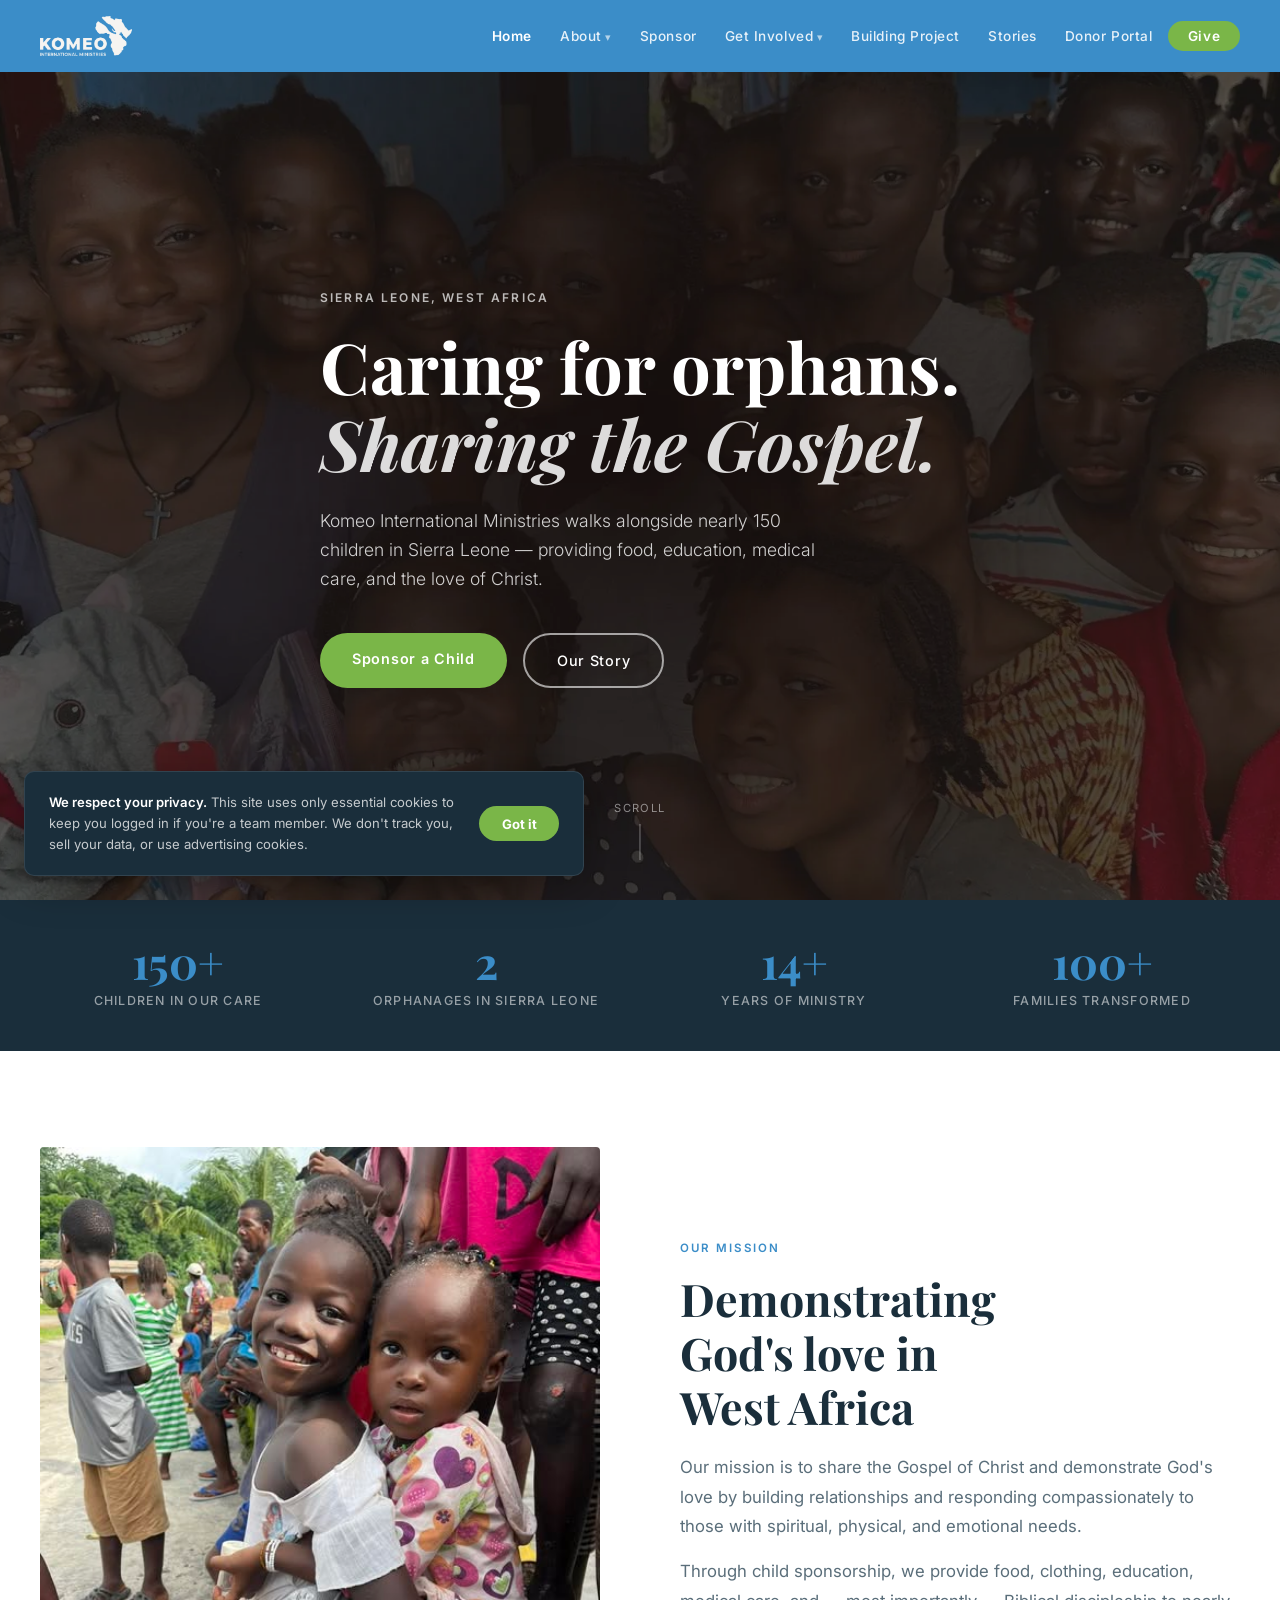
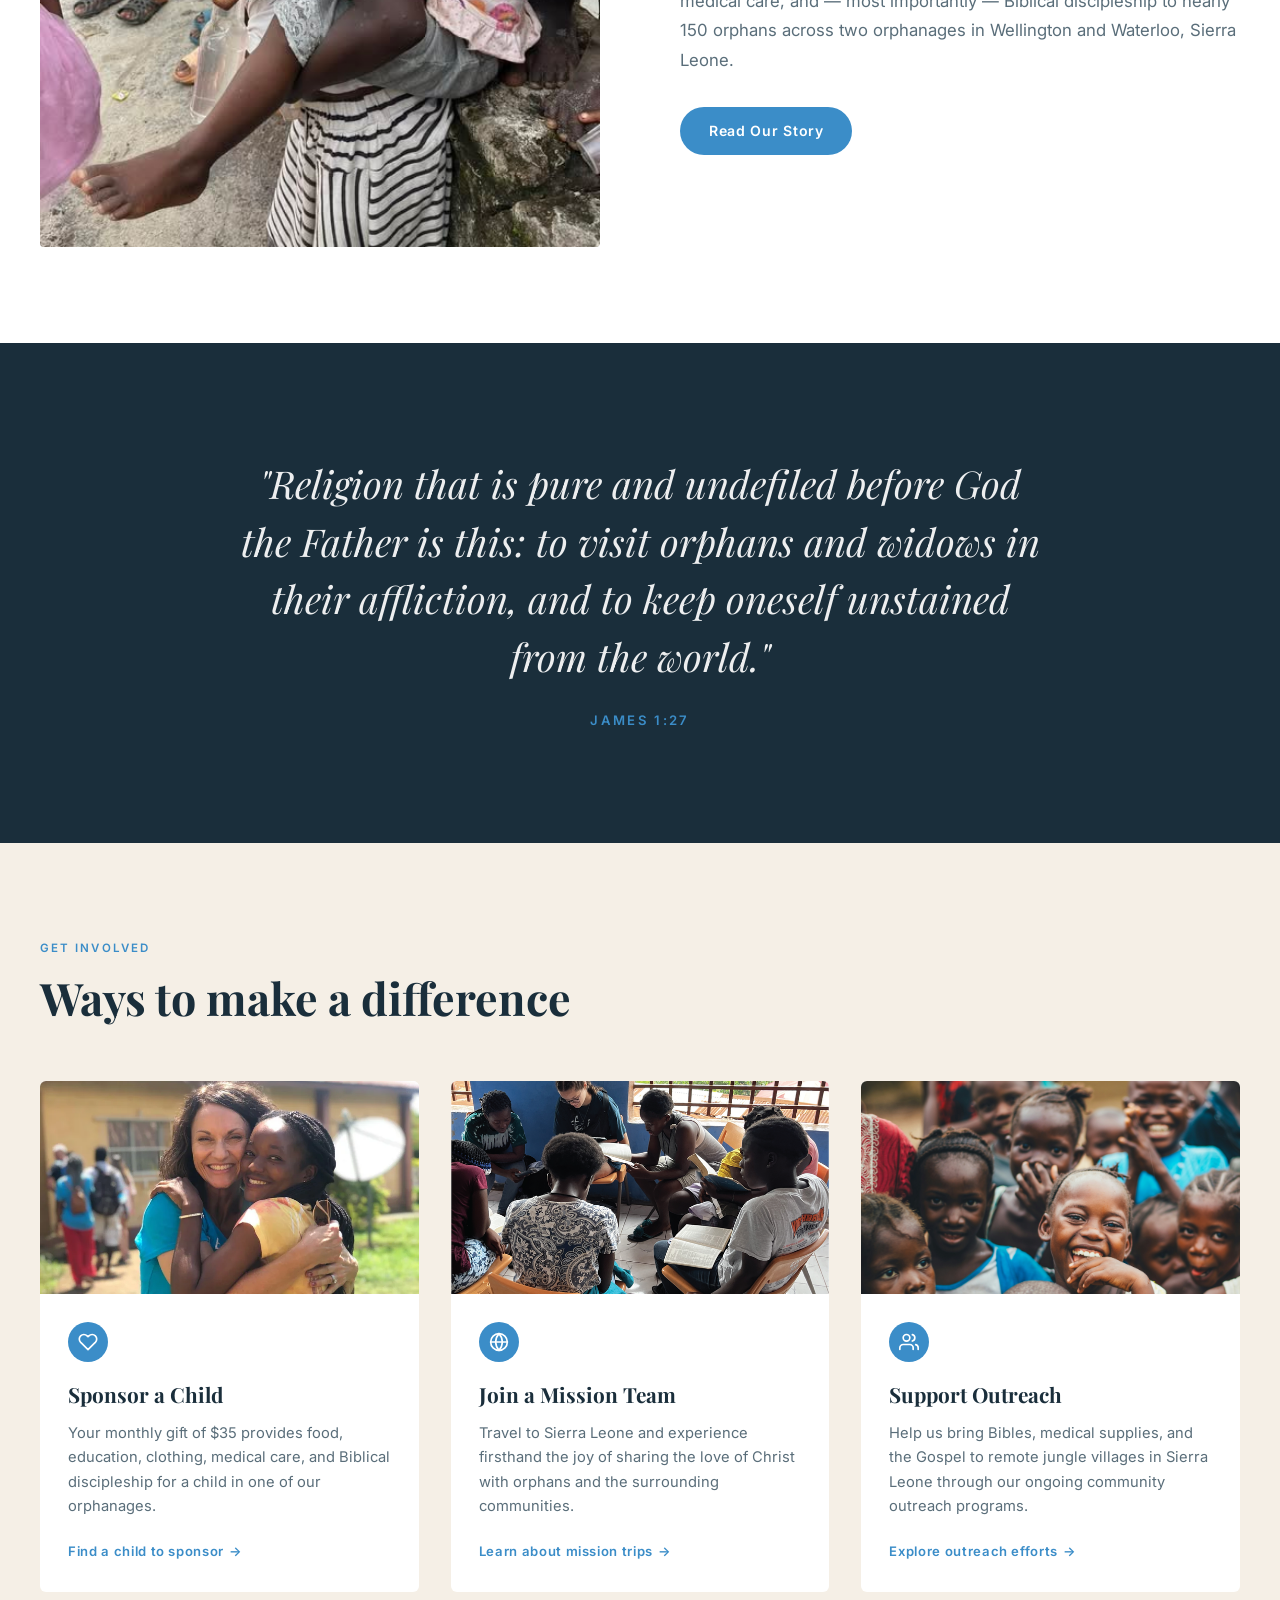
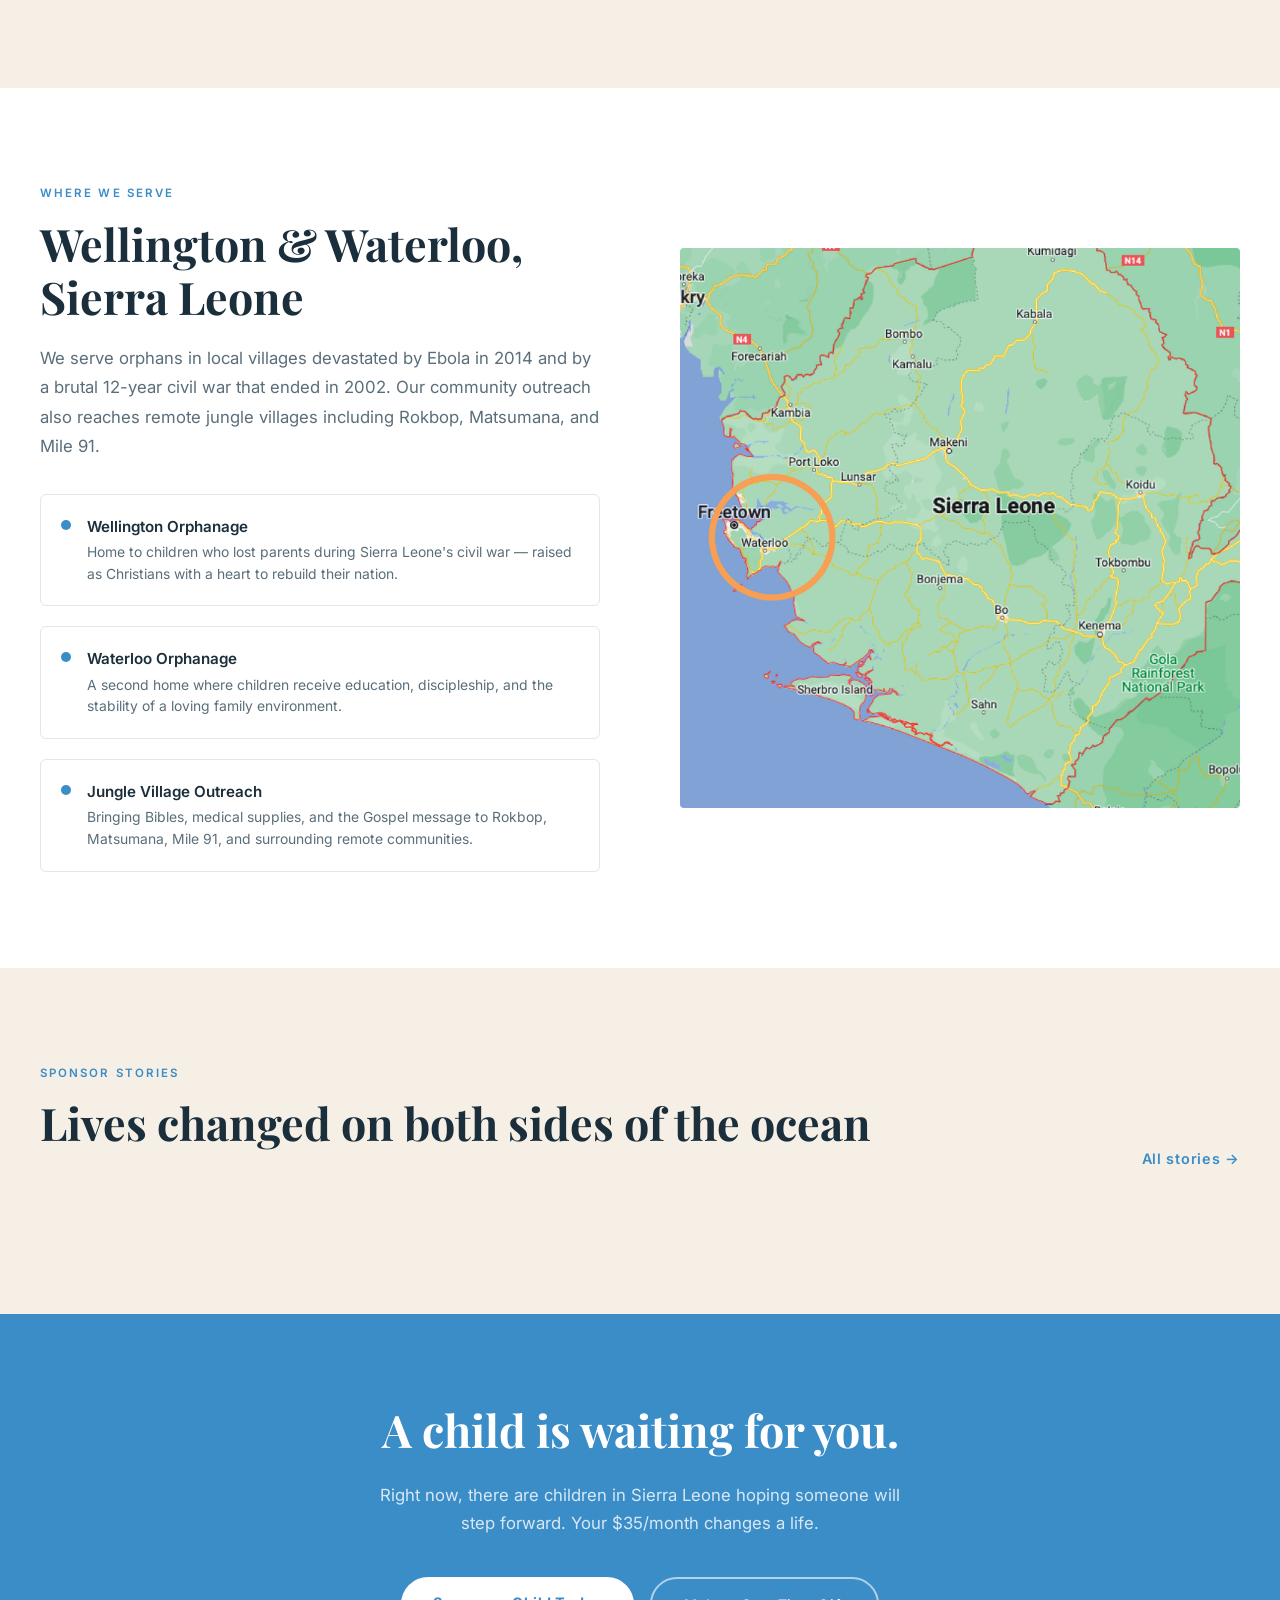
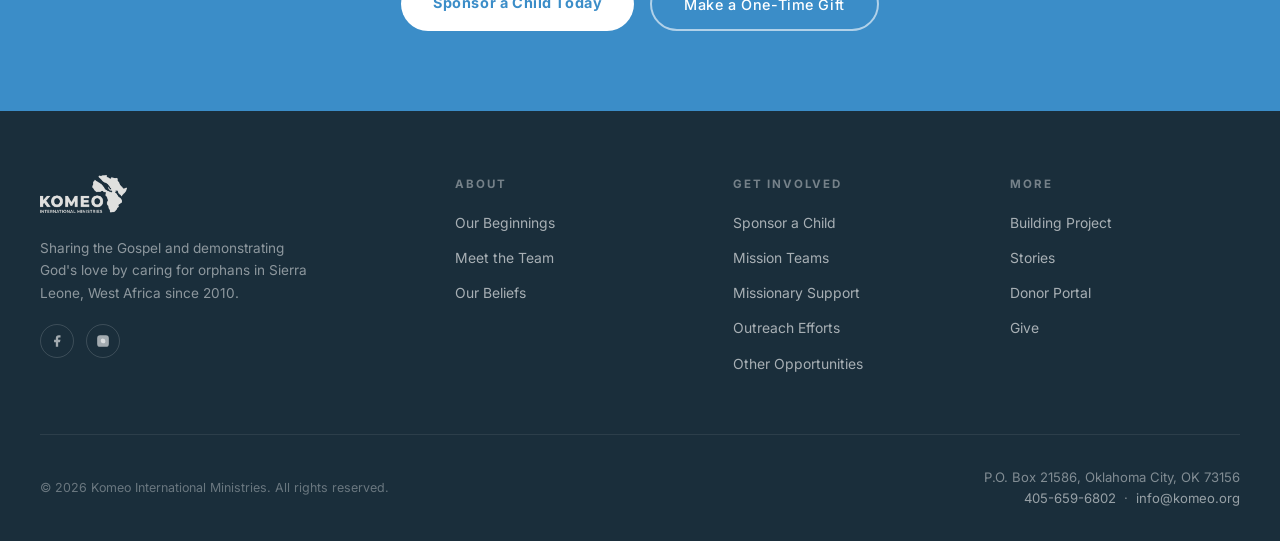
==== index.html @ 0fa6c19c "Update index.html" ====
<!DOCTYPE html>
<html lang="en">
<head>
  <meta charset="UTF-8" />
  <meta name="viewport" content="width=device-width, initial-scale=1.0" />
  <title>Komeo International Ministries</title>
  <meta property="og:image" content="https://komeo.org/images/banner+photo+8.19.23+cropped+2.webp" />
  <meta property="og:image:width" content="1200" />
  <meta property="og:image:height" content="630" />
  <meta property="og:site_name" content="Komeo International Ministries" />
  <meta property="og:type" content="website" />
  <meta name="twitter:card" content="summary_large_image" />
  <meta name="twitter:image" content="https://komeo.org/images/banner+photo+8.19.23+cropped+2.webp" />
  <meta name="description" content="Sharing the Gospel and caring for orphans in Sierra Leone, West Africa through child sponsorship, mission teams, and community outreach." />

  <!-- Fonts -->
  <link rel="preconnect" href="https://fonts.googleapis.com" />
  <link rel="preconnect" href="https://fonts.gstatic.com" crossorigin />
  <link href="https://fonts.googleapis.com/css2?family=Playfair+Display:ital,wght@0,400;0,600;0,700;1,400;1,600&family=Inter:wght@300;400;500;600&display=swap" rel="stylesheet" />
  <link rel="stylesheet" href="/komeo.css" />

  <style>
    *, *::before, *::after { box-sizing: border-box; margin: 0; padding: 0; }

    :root {
      --sky:   #3B8DC8;
      --sky-dark: #2A6FA0;
      --deep:  #1A2E3B;
      --sand:  #F5EFE6;
      --earth: #8B6F4E;
      --lime:  #7AB648;
      --lime-dark: #5E9234;
      --white: #ffffff;
      --text:  #1A2E3B;
      --muted: #5A6E7A;
      --border: rgba(26,46,59,0.12);
      --nav-h: 72px;
    }

    html { scroll-behavior: smooth; }

    body {
      font-family: 'Inter', sans-serif;
      color: var(--text);
      background: var(--white);
      line-height: 1.6;
      -webkit-font-smoothing: antialiased;
    }

    /* ── NAV ── */
    nav {
      position: fixed;
      top: 0; left: 0; right: 0;
      height: var(--nav-h);
      background: var(--sky);
      display: flex;
      align-items: center;
      justify-content: space-between;
      padding: 0 2.5rem;
      z-index: 100;
      transition: background 0.3s;
    }

    nav.scrolled {
      background: var(--deep);
      box-shadow: 0 2px 20px rgba(0,0,0,0.2);
    }

    .nav-logo {
      display: flex;
      align-items: center;
      gap: 0.6rem;
      text-decoration: none;
    }

    .nav-logo img {
      height: 40px;
      width: auto;
    }

    .nav-links {
      display: flex;
      align-items: center;
      gap: 0.25rem;
      list-style: none;
    }

    .nav-links a {
      color: rgba(255,255,255,0.88);
      text-decoration: none;
      font-size: 0.85rem;
      font-weight: 500;
      letter-spacing: 0.04em;
      padding: 0.4rem 0.75rem;
      border-radius: 4px;
      transition: color 0.2s, background 0.2s;
      white-space: nowrap;
    }

    .nav-links a:hover { color: #fff; background: rgba(255,255,255,0.1); }

    /* Dropdown */
    .nav-dropdown {
      position: relative;
    }

    .nav-dropdown > a::after {
      content: ' ▾';
      font-size: 0.7rem;
      opacity: 0.7;
    }

    .dropdown-menu {
      display: none;
      position: absolute;
      top: 100%;
      left: 0;
      background: var(--deep);
      border-radius: 6px;
      overflow: hidden;
      min-width: 180px;
      box-shadow: 0 8px 32px rgba(0,0,0,0.22);
      padding-top: 10px;
    }
    /* Invisible bridge fills the gap so mouse doesn't lose hover */
    .nav-dropdown::after {
      content: '';
      position: absolute;
      top: 100%;
      left: 0;
      width: 100%;
      height: 10px;
    }

    .nav-dropdown:hover .dropdown-menu { display: block; }

    .dropdown-menu a {
      display: block;
      color: rgba(255,255,255,0.85) !important;
      font-size: 0.82rem !important;
      padding: 0.6rem 1rem !important;
      border-radius: 0 !important;
      border-bottom: 1px solid rgba(255,255,255,0.06);
    }

    .dropdown-menu a:last-child { border-bottom: none; }
    .dropdown-menu a:hover { background: rgba(255,255,255,0.08) !important; color: #fff !important; }

    .nav-give {
      background: var(--lime) !important;
      color: #fff !important;
      padding: 0.45rem 1.2rem !important;
      border-radius: 40px !important;
      font-weight: 600 !important;
      letter-spacing: 0.06em !important;
      transition: background 0.2s !important;
    }

    .nav-give:hover { background: var(--lime-dark) !important; }

    /* Mobile nav toggle */
    .nav-toggle {
      display: none;
      background: none;
      border: none;
      cursor: pointer;
      padding: 0.4rem;
    }

    .nav-toggle span {
      display: block;
      width: 24px;
      height: 2px;
      background: #fff;
      margin: 5px 0;
      border-radius: 2px;
      transition: all 0.3s;
    }

    /* ── HERO ── */
    .hero {
      position: relative;
      height: 100vh;
      min-height: 640px;
      display: flex;
      align-items: center;
      overflow: hidden;
    }

    .hero-bg {
      position: absolute;
      inset: 0;
      background-image: url('images/banner+photo+8.19.23+cropped+2.webp');
      background-size: cover;
      background-position: center top;
      filter: brightness(0.55);
    }

    .hero-content {
      position: relative;
      z-index: 2;
      max-width: 1200px;
      margin: 0 auto;
      padding: 0 2.5rem;
      padding-top: var(--nav-h);
    }



    .hero-eyebrow {
      display: inline-block;
      font-size: 0.75rem;
      font-weight: 600;
      letter-spacing: 0.18em;
      text-transform: uppercase;
      color: rgba(255,255,255,0.7);
      margin-bottom: 1.25rem;
    }

    .hero h1 {
      font-family: 'Playfair Display', serif;
      font-size: clamp(2.6rem, 5.5vw, 4.8rem);
      font-weight: 700;
      color: #fff;
      line-height: 1.1;
      max-width: 700px;
      margin-bottom: 1.5rem;
    }

    .hero h1 em {
      font-style: italic;
      color: rgba(255,255,255,0.85);
    }

    .hero-sub {
      font-size: 1.1rem;
      color: rgba(255,255,255,0.8);
      max-width: 520px;
      line-height: 1.65;
      margin-bottom: 2.5rem;
      font-weight: 300;
    }

    .hero-ctas {
      display: flex;
      gap: 1rem;
      flex-wrap: wrap;
    }

    .btn-primary {
      display: inline-block;
      background: var(--lime);
      color: #fff;
      text-decoration: none;
      font-size: 0.9rem;
      font-weight: 600;
      letter-spacing: 0.05em;
      padding: 0.85rem 2rem;
      border-radius: 40px;
      transition: background 0.2s, transform 0.15s;
    }

    .btn-primary:hover { background: var(--lime-dark); transform: translateY(-1px); }

    .btn-outline {
      display: inline-block;
      border: 2px solid rgba(255,255,255,0.6);
      color: #fff;
      text-decoration: none;
      font-size: 0.9rem;
      font-weight: 500;
      letter-spacing: 0.05em;
      padding: 0.85rem 2rem;
      border-radius: 40px;
      transition: border-color 0.2s, background 0.2s;
    }

    .btn-outline:hover { border-color: #fff; background: rgba(255,255,255,0.08); }

    .hero-scroll {
      position: absolute;
      bottom: 2.5rem;
      left: 50%;
      transform: translateX(-50%);
      display: flex;
      flex-direction: column;
      align-items: center;
      gap: 0.4rem;
      color: rgba(255,255,255,0.5);
      font-size: 0.7rem;
      letter-spacing: 0.12em;
      text-transform: uppercase;
      z-index: 1;
      animation: bounce 2s infinite;
    }

    .hero-scroll::after {
      content: '';
      display: block;
      width: 1px;
      height: 36px;
      background: rgba(255,255,255,0.4);
    }

    @keyframes bounce {
      0%, 100% { transform: translateX(-50%) translateY(0); }
      50% { transform: translateX(-50%) translateY(6px); }
    }

    /* ── STATS BAR ── */
    .stats-bar {
      background: var(--deep);
      padding: 2.5rem;
    }

    .stats-inner {
      max-width: 1200px;
      margin: 0 auto;
      display: grid;
      grid-template-columns: repeat(auto-fit, minmax(160px, 1fr));
      gap: 2rem;
      text-align: center;
    }

    .stat-num {
      font-family: 'Playfair Display', serif;
      font-size: 2.8rem;
      font-weight: 700;
      color: var(--sky);
      line-height: 1;
    }

    .stat-label {
      font-size: 0.78rem;
      font-weight: 500;
      letter-spacing: 0.1em;
      text-transform: uppercase;
      color: rgba(255,255,255,0.55);
      margin-top: 0.4rem;
    }

    /* ── SECTION BASE ── */
    section { padding: 6rem 2.5rem; }

    .section-inner {
      max-width: 1200px;
      margin: 0 auto;
    }

    .eyebrow {
      font-size: 0.72rem;
      font-weight: 600;
      letter-spacing: 0.18em;
      text-transform: uppercase;
      color: var(--sky);
      margin-bottom: 0.9rem;
    }

    .section-title {
      font-family: 'Playfair Display', serif;
      font-size: clamp(1.9rem, 3.5vw, 2.9rem);
      font-weight: 700;
      line-height: 1.2;
      color: var(--deep);
      margin-bottom: 1.25rem;
    }

    .section-body {
      font-size: 1.05rem;
      color: var(--muted);
      line-height: 1.75;
      max-width: 640px;
    }

    /* ── MISSION ── */
    .mission {
      background: var(--white);
    }

    .mission-grid {
      display: grid;
      grid-template-columns: 1fr 1fr;
      gap: 5rem;
      align-items: center;
    }

    .mission-img {
      position: relative;
      border-radius: 4px;
      overflow: hidden;
      aspect-ratio: 4/5;
    }

    .mission-img img {
      width: 100%;
      height: 100%;
      object-fit: cover;
      display: block;
    }

    .mission-img-accent {
      position: absolute;
      bottom: -1.5rem;
      right: -1.5rem;
      width: 55%;
      aspect-ratio: 1;
      background: var(--sky);
      opacity: 0.15;
      border-radius: 4px;
      z-index: -1;
    }

    .mission-text .section-body { max-width: 100%; }

    .mission-text .btn-sky {
      display: inline-block;
      margin-top: 2rem;
      background: var(--sky);
      color: #fff;
      text-decoration: none;
      font-size: 0.88rem;
      font-weight: 600;
      letter-spacing: 0.05em;
      padding: 0.8rem 1.8rem;
      border-radius: 40px;
      transition: background 0.2s;
    }

    .mission-text .btn-sky:hover { background: var(--sky-dark); }

    /* ── SCRIPTURE PULL ── */
    .scripture {
      background: var(--deep);
      padding: 7rem 2.5rem;
      text-align: center;
    }

    .scripture-verse {
      font-family: 'Playfair Display', serif;
      font-size: clamp(1.5rem, 3vw, 2.4rem);
      font-style: italic;
      font-weight: 400;
      color: rgba(255,255,255,0.92);
      max-width: 820px;
      margin: 0 auto 1.5rem;
      line-height: 1.5;
    }

    .scripture-ref {
      font-size: 0.82rem;
      font-weight: 600;
      letter-spacing: 0.18em;
      text-transform: uppercase;
      color: var(--sky);
    }

    /* ── HOW TO HELP ── */
    .help { background: var(--sand); }

    .help-grid {
      display: grid;
      grid-template-columns: repeat(3, 1fr);
      gap: 2rem;
      margin-top: 3.5rem;
    }

    .help-card {
      background: var(--white);
      border-radius: 6px;
      overflow: hidden;
      transition: transform 0.2s, box-shadow 0.2s;
    }

    .help-card:hover {
      transform: translateY(-4px);
      box-shadow: 0 16px 48px rgba(26,46,59,0.1);
    }

    .help-card-img {
      aspect-ratio: 16/9;
      overflow: hidden;
    }

    .help-card-img img {
      width: 100%;
      height: 100%;
      object-fit: cover;
      display: block;
      transition: transform 0.4s;
    }

    .help-card:hover .help-card-img img { transform: scale(1.04); }

    .help-card-body {
      padding: 1.75rem;
    }

    .help-card-icon {
      width: 40px;
      height: 40px;
      background: var(--sky);
      border-radius: 50%;
      display: flex;
      align-items: center;
      justify-content: center;
      margin-bottom: 1rem;
    }

    .help-card-icon svg {
      width: 20px;
      height: 20px;
      stroke: #fff;
      fill: none;
      stroke-width: 2;
      stroke-linecap: round;
      stroke-linejoin: round;
    }

    .help-card h3 {
      font-family: 'Playfair Display', serif;
      font-size: 1.3rem;
      font-weight: 700;
      color: var(--deep);
      margin-bottom: 0.6rem;
    }

    .help-card p {
      font-size: 0.92rem;
      color: var(--muted);
      line-height: 1.65;
      margin-bottom: 1.25rem;
    }

    .card-link {
      font-size: 0.82rem;
      font-weight: 600;
      letter-spacing: 0.05em;
      color: var(--sky);
      text-decoration: none;
      display: inline-flex;
      align-items: center;
      gap: 0.3rem;
      transition: gap 0.2s;
    }

    .card-link:hover { gap: 0.55rem; }
    .card-link::after { content: '→'; }

    /* ── WHERE WE SERVE ── */
    .where {
      background: var(--white);
    }

    .where-grid {
      display: grid;
      grid-template-columns: 1fr 1fr;
      gap: 5rem;
      align-items: center;
    }

    .where-img img {
      width: 100%;
      border-radius: 4px;
      display: block;
    }

    .where-locations {
      display: flex;
      flex-direction: column;
      gap: 1.25rem;
      margin-top: 2rem;
    }

    .location-item {
      display: flex;
      align-items: flex-start;
      gap: 1rem;
      padding: 1.25rem;
      border: 1px solid var(--border);
      border-radius: 6px;
    }

    .location-dot {
      width: 10px;
      height: 10px;
      min-width: 10px;
      background: var(--sky);
      border-radius: 50%;
      margin-top: 5px;
    }

    .location-item h4 {
      font-weight: 600;
      font-size: 0.95rem;
      color: var(--deep);
      margin-bottom: 0.2rem;
    }

    .location-item p {
      font-size: 0.87rem;
      color: var(--muted);
      line-height: 1.55;
    }

    /* ── TESTIMONIALS ── */
    .testimonials { background: var(--sand); }

    .testimonials-header {
      display: flex;
      justify-content: space-between;
      align-items: flex-end;
      margin-bottom: 3rem;
      flex-wrap: wrap;
      gap: 1rem;
    }

    .testimonial-grid {
      display: grid;
      grid-template-columns: repeat(2, 1fr);
      gap: 2rem;
    }

    .testimonial-card {
      background: var(--white);
      border-radius: 6px;
      padding: 2rem;
      position: relative;
    }

    .testimonial-card::before {
      content: '\201C';
      font-family: 'Playfair Display', serif;
      font-size: 5rem;
      color: var(--sky);
      opacity: 0.18;
      position: absolute;
      top: 0.5rem;
      left: 1.25rem;
      line-height: 1;
    }

    .testimonial-card p {
      font-size: 0.95rem;
      color: var(--muted);
      line-height: 1.75;
      margin-bottom: 1.5rem;
      position: relative;
      z-index: 1;
    }

    .testimonial-author {
      display: flex;
      align-items: center;
      gap: 0.75rem;
    }

    .author-avatar {
      width: 42px;
      height: 42px;
      border-radius: 50%;
      background: var(--sky);
      display: flex;
      align-items: center;
      justify-content: center;
      font-size: 0.85rem;
      font-weight: 600;
      color: #fff;
      flex-shrink: 0;
    }

    .author-name {
      font-weight: 600;
      font-size: 0.88rem;
      color: var(--deep);
    }

    .author-role {
      font-size: 0.78rem;
      color: var(--muted);
    }

    /* ── STORIES ── */
    .stories { background: var(--white); }

    .stories-grid {
      display: grid;
      grid-template-columns: repeat(3, 1fr);
      gap: 2rem;
      margin-top: 3rem;
    }

    .story-card {
      text-decoration: none;
      display: block;
    }

    .story-img {
      aspect-ratio: 3/2;
      overflow: hidden;
      border-radius: 4px;
      margin-bottom: 1.25rem;
    }

    .story-img img {
      width: 100%;
      height: 100%;
      object-fit: cover;
      display: block;
      transition: transform 0.4s;
    }

    .story-card:hover .story-img img { transform: scale(1.04); }

    .story-tag {
      font-size: 0.7rem;
      font-weight: 600;
      letter-spacing: 0.14em;
      text-transform: uppercase;
      color: var(--sky);
      margin-bottom: 0.4rem;
    }

    .story-title {
      font-family: 'Playfair Display', serif;
      font-size: 1.15rem;
      font-weight: 700;
      color: var(--deep);
      line-height: 1.35;
      margin-bottom: 0.5rem;
    }

    .story-excerpt {
      font-size: 0.88rem;
      color: var(--muted);
      line-height: 1.6;
    }

    /* ── CTA BANNER ── */
    .cta-banner {
      background: var(--sky);
      padding: 5rem 2.5rem;
      text-align: center;
    }

    .cta-banner h2 {
      font-family: 'Playfair Display', serif;
      font-size: clamp(1.8rem, 3.5vw, 2.8rem);
      color: #fff;
      margin-bottom: 1rem;
    }

    .cta-banner p {
      font-size: 1.05rem;
      color: rgba(255,255,255,0.8);
      max-width: 540px;
      margin: 0 auto 2.5rem;
      line-height: 1.65;
    }

    .cta-buttons {
      display: flex;
      gap: 1rem;
      justify-content: center;
      flex-wrap: wrap;
    }

    .btn-white {
      display: inline-block;
      background: #fff;
      color: var(--sky);
      text-decoration: none;
      font-size: 0.9rem;
      font-weight: 700;
      letter-spacing: 0.04em;
      padding: 0.85rem 2rem;
      border-radius: 40px;
      transition: background 0.2s, transform 0.15s;
    }

    .btn-white:hover { background: var(--sand); transform: translateY(-1px); }

    .btn-outline-white {
      display: inline-block;
      border: 2px solid rgba(255,255,255,0.6);
      color: #fff;
      text-decoration: none;
      font-size: 0.9rem;
      font-weight: 500;
      letter-spacing: 0.04em;
      padding: 0.85rem 2rem;
      border-radius: 40px;
      transition: border-color 0.2s;
    }

    .btn-outline-white:hover { border-color: #fff; }

    /* ── FOOTER ── */
    footer {
      background: var(--deep);
      padding: 4rem 2.5rem 2rem;
    }

    .footer-inner {
      max-width: 1200px;
      margin: 0 auto;
    }

    .footer-grid {
      display: grid;
      grid-template-columns: 1.6fr 1fr 1fr 1fr;
      gap: 3rem;
      margin-bottom: 3rem;
    }

    .footer-brand img {
      height: 38px;
      width: auto;
      margin-bottom: 1rem;
      opacity: 0.9;
    }

    .footer-brand p {
      font-size: 0.85rem;
      color: rgba(255,255,255,0.5);
      line-height: 1.65;
      max-width: 280px;
      margin-bottom: 1.25rem;
    }

    .footer-social {
      display: flex;
      gap: 0.75rem;
    }

    .footer-social a {
      width: 34px;
      height: 34px;
      border: 1px solid rgba(255,255,255,0.15);
      border-radius: 50%;
      display: flex;
      align-items: center;
      justify-content: center;
      transition: border-color 0.2s, background 0.2s;
    }

    .footer-social a:hover { border-color: var(--sky); background: rgba(59,141,200,0.15); }

    .footer-social svg {
      width: 14px;
      height: 14px;
      fill: rgba(255,255,255,0.6);
    }

    .footer-col h5 {
      font-size: 0.72rem;
      font-weight: 700;
      letter-spacing: 0.16em;
      text-transform: uppercase;
      color: rgba(255,255,255,0.4);
      margin-bottom: 1rem;
    }

    .footer-col ul { list-style: none; }

    .footer-col ul li { margin-bottom: 0.6rem; }

    .footer-col ul a {
      font-size: 0.87rem;
      color: rgba(255,255,255,0.62);
      text-decoration: none;
      transition: color 0.2s;
    }

    .footer-col ul a:hover { color: #fff; }

    .footer-bottom {
      border-top: 1px solid rgba(255,255,255,0.08);
      padding-top: 2rem;
      display: flex;
      justify-content: space-between;
      align-items: center;
      flex-wrap: wrap;
      gap: 1rem;
    }

    .footer-bottom p {
      font-size: 0.78rem;
      color: rgba(255,255,255,0.35);
    }

    .footer-contact {
      font-size: 0.82rem;
      color: rgba(255,255,255,0.45);
      text-align: right;
      line-height: 1.6;
    }

    .footer-contact a {
      color: rgba(255,255,255,0.55);
      text-decoration: none;
      transition: color 0.2s;
    }

    .footer-contact a:hover { color: #fff; }

    /* ── MOBILE ── */
    @media (max-width: 900px) {
      nav { padding: 0 1.5rem; }
      .nav-toggle { display: block; }

      /* Hide desktop links */
      .nav-links { display: none; }

      /* Full screen drawer */
      .nav-links.open {
        display: flex;
        flex-direction: column;
        align-items: flex-start;
        position: fixed;
        top: var(--nav-h);
        left: 0; right: 0; bottom: 0;
        background: var(--deep);
        overflow-y: auto;
        padding: 0.75rem 1.75rem 3rem;
        gap: 0;
      }

      /* Top-level items */
      .nav-links.open > li {
        width: 100%;
        border-bottom: 1px solid rgba(255,255,255,0.08);
      }
      .nav-links.open > li:last-child {
        border-bottom: none;
      }
      .nav-links.open > li > a {
        display: flex !important;
        align-items: center;
        justify-content: space-between;
        width: 100%;
        padding: 0.9rem 0 !important;
        font-size: 0.88rem !important;
        font-weight: 500 !important;
        letter-spacing: 0.03em !important;
        color: rgba(255,255,255,0.72) !important;
        border-radius: 0 !important;
        background: none !important;
        text-align: left !important;
      }
      .nav-links.open > li > a:hover {
        color: #fff !important;
        background: none !important;
      }

      /* Dropdown arrow */
      .nav-links.open .nav-dropdown > a::after {
        content: '+' !important;
        font-size: 1rem !important;
        font-weight: 300;
        opacity: 0.45;
        font-style: normal;
        flex-shrink: 0;
        margin-left: 0.75rem;
      }
      .nav-links.open .nav-dropdown.open > a::after {
        content: '−' !important;
      }
      .nav-links.open .nav-dropdown.open > a {
        color: #fff !important;
      }

      /* Submenu - hidden by default */
      .nav-links.open .dropdown-menu {
        display: none !important;
        position: static !important;
        box-shadow: none !important;
        background: transparent !important;
        border-radius: 0 !important;
        padding: 0 0 0.5rem 0.75rem !important;
        margin: 0 !important;
      }
      /* Show when parent has .open - must beat hover rule */
      .nav-links.open .nav-dropdown.open > .dropdown-menu {
        display: block !important;
      }

      .nav-links.open .dropdown-menu a {
        display: block !important;
        padding: 0.6rem 0 !important;
        font-size: 0.8rem !important;
        font-weight: 400 !important;
        color: rgba(255,255,255,0.42) !important;
        border-bottom: 1px solid rgba(255,255,255,0.05) !important;
        border-radius: 0 !important;
        background: transparent !important;
        text-align: left !important;
      }
      .nav-links.open .dropdown-menu a:last-child {
        border-bottom: none !important;
        padding-bottom: 0.75rem !important;
      }
      .nav-links.open .dropdown-menu a:hover {
        color: rgba(255,255,255,0.75) !important;
        background: transparent !important;
      }

      /* Give button */
      .nav-links.open .nav-give {
        display: inline-block !important;
        margin-top: 1.25rem !important;
        padding: 0.7rem 1.75rem !important;
        border-radius: 40px !important;
        text-align: left !important;
        align-self: flex-start !important;
        border-bottom: none !important;
        font-size: 0.85rem !important;
        font-weight: 700 !important;
        width: auto !important;
        background: var(--lime) !important;
        color: #fff !important;
        letter-spacing: 0.06em !important;
      }
      .nav-links.open > li:has(.nav-give) {
        border-bottom: none !important;
      }
    }



    @media (max-width: 600px) {
      .hero-ctas {
        flex-direction: row !important;
        flex-wrap: nowrap !important;
        gap: 0.75rem;
      }
      .btn-primary, .btn-outline {
        font-size: 0.82rem !important;
        padding: 0.75rem 1.25rem !important;
        white-space: nowrap;
      }
      .hero-scroll {
        bottom: 1rem;
      }
    }

    @media (max-width: 540px) {
      .footer-grid { grid-template-columns: 1fr; }
      .stats-inner { grid-template-columns: 1fr 1fr; }
      .hero h1 { font-size: 2.4rem; }
    }

    /* ── MOBILE CONTENT FIXES ── */
    @media (max-width: 768px) {

      /* Mission section - stack vertically */
      .mission-grid {
        grid-template-columns: 1fr !important;
        gap: 2rem !important;
        padding: 3rem 1.5rem !important;
      }
      .mission-img {
        aspect-ratio: 16/9 !important;
        order: -1;
      }
      .mission-img-accent { display: none; }

      /* Help/Get Involved cards - stack to 1 column */
      .help-grid {
        grid-template-columns: 1fr !important;
        gap: 1.5rem !important;
      }

      /* Where We Serve - stack vertically */
      .where-grid {
        grid-template-columns: 1fr !important;
        gap: 2rem !important;
        padding: 3rem 1.5rem !important;
      }

      /* Testimonials - stack to 1 column */
      .testimonial-grid {
        grid-template-columns: 1fr !important;
        gap: 1.5rem !important;
      }

      /* Section padding */
      section { padding: 3.5rem 1.5rem !important; }

      /* Stats bar */
      .stats-inner {
        grid-template-columns: 1fr 1fr !important;
        gap: 1.5rem !important;
      }
    }
  </style>
</head>
<body>

  <!-- HERO -->
  <section class="hero">
    <div class="hero-bg"></div>
    <div class="hero-content">
      <span class="hero-eyebrow">Sierra Leone, West Africa</span>
      <h1>Caring for orphans.<br><em>Sharing the Gospel.</em></h1>
      <p class="hero-sub">Komeo International Ministries walks alongside nearly 150 children in Sierra Leone — providing food, education, medical care, and the love of Christ.</p>
      <div class="hero-ctas">
        <a href="sponsor.html" class="btn-primary">Sponsor a Child</a>
        <a href="our-beginnings.html" class="btn-outline">Our Story</a>
      </div>
    </div>
    <div class="hero-scroll">Scroll</div>
  </section>

  <!-- STATS BAR -->
  <div class="stats-bar">
    <div class="stats-inner" id="statsBar">
      <div><div class="stat-num">150+</div><div class="stat-label">Children in our care</div></div>
      <div><div class="stat-num">2</div><div class="stat-label">Orphanages in Sierra Leone</div></div>
      <div><div class="stat-num">14+</div><div class="stat-label">Years of ministry</div></div>
      <div><div class="stat-num">100+</div><div class="stat-label">Families transformed</div></div>
    </div>
  </div>

  <!-- MISSION -->
  <section class="mission">
    <div class="section-inner mission-grid">
      <div class="mission-img">
        <img
          src="images/718206582_1006849348397121_8397654373492135757_n.jpg"
          alt="Children at Komeo orphanage"
          loading="lazy"
        />
        <div class="mission-img-accent"></div>
      </div>

      <div class="mission-text">
        <p class="eyebrow">Our Mission</p>
        <h2 class="section-title">Demonstrating<br>God's love in<br>West Africa</h2>
        <p class="section-body">
          Our mission is to share the Gospel of Christ and demonstrate God's love by building relationships and responding compassionately to those with spiritual, physical, and emotional needs.
        </p>
        <p class="section-body" style="margin-top: 1rem;">
          Through child sponsorship, we provide food, clothing, education, medical care, and — most importantly — Biblical discipleship to nearly 150 orphans across two orphanages in Wellington and Waterloo, Sierra Leone.
        </p>
        <a href="our-beginnings.html" class="btn-sky">Read Our Story</a>
      </div>
    </div>
  </section>

  <!-- SCRIPTURE -->
  <div class="scripture">
    <p class="scripture-verse">
      "Religion that is pure and undefiled before God the Father is this: to visit orphans and widows in their affliction, and to keep oneself unstained from the world."
    </p>
    <p class="scripture-ref">James 1:27</p>
  </div>

  <!-- HOW TO HELP -->
  <section class="help">
    <div class="section-inner">
      <p class="eyebrow">Get Involved</p>
      <h2 class="section-title">Ways to make a difference</h2>

      <div class="help-grid">

        <div class="help-card">
          <div class="help-card-img">
            <img src="images/200195451_10225370021821042_6524249279042670106_n.webp" alt="Child sponsorship" loading="lazy" style="object-position: top;" />
          </div>
          <div class="help-card-body">
            <div class="help-card-icon">
              <svg viewBox="0 0 24 24"><path d="M20.84 4.61a5.5 5.5 0 0 0-7.78 0L12 5.67l-1.06-1.06a5.5 5.5 0 0 0-7.78 7.78l1.06 1.06L12 21.23l7.78-7.78 1.06-1.06a5.5 5.5 0 0 0 0-7.78z"/></svg>
            </div>
            <h3>Sponsor a Child</h3>
            <p>Your monthly gift of $35 provides food, education, clothing, medical care, and Biblical discipleship for a child in one of our orphanages.</p>
            <a href="sponsor.html" class="card-link">Find a child to sponsor</a>
          </div>
        </div>

        <div class="help-card">
          <div class="help-card-img">
            <img src="images/Website+Photos+-+Mission+Teams+Page-01.webp" alt="Mission teams" loading="lazy" />
          </div>
          <div class="help-card-body">
            <div class="help-card-icon">
              <svg viewBox="0 0 24 24"><circle cx="12" cy="12" r="10"/><line x1="2" y1="12" x2="22" y2="12"/><path d="M12 2a15.3 15.3 0 0 1 4 10 15.3 15.3 0 0 1-4 10 15.3 15.3 0 0 1-4-10 15.3 15.3 0 0 1 4-10z"/></svg>
            </div>
            <h3>Join a Mission Team</h3>
            <p>Travel to Sierra Leone and experience firsthand the joy of sharing the love of Christ with orphans and the surrounding communities.</p>
            <a href="mission-teams.html" class="card-link">Learn about mission trips</a>
          </div>
        </div>

        <div class="help-card">
          <div class="help-card-img">
            <img src="images/annie-spratt-cVEOh_JJmEE-unsplash.jpg" alt="Outreach efforts" loading="lazy" />
          </div>
          <div class="help-card-body">
            <div class="help-card-icon">
              <svg viewBox="0 0 24 24"><path d="M17 21v-2a4 4 0 0 0-4-4H5a4 4 0 0 0-4 4v2"/><circle cx="9" cy="7" r="4"/><path d="M23 21v-2a4 4 0 0 0-3-3.87"/><path d="M16 3.13a4 4 0 0 1 0 7.75"/></svg>
            </div>
            <h3>Support Outreach</h3>
            <p>Help us bring Bibles, medical supplies, and the Gospel to remote jungle villages in Sierra Leone through our ongoing community outreach programs.</p>
            <a href="outreach-efforts.html" class="card-link">Explore outreach efforts</a>
          </div>
        </div>

      </div>
    </div>
  </section>

  <!-- WHERE WE SERVE -->
  <section class="where">
    <div class="section-inner where-grid">
      <div class="where-text">
        <p class="eyebrow">Where We Serve</p>
        <h2 class="section-title">Wellington & Waterloo, Sierra Leone</h2>
        <p class="section-body">We serve orphans in local villages devastated by Ebola in 2014 and by a brutal 12-year civil war that ended in 2002. Our community outreach also reaches remote jungle villages including Rokbop, Matsumana, and Mile 91.</p>

        <div class="where-locations">
          <div class="location-item">
            <div class="location-dot"></div>
            <div>
              <h4>Wellington Orphanage</h4>
              <p>Home to children who lost parents during Sierra Leone's civil war — raised as Christians with a heart to rebuild their nation.</p>
            </div>
          </div>
          <div class="location-item">
            <div class="location-dot"></div>
            <div>
              <h4>Waterloo Orphanage</h4>
              <p>A second home where children receive education, discipleship, and the stability of a loving family environment.</p>
            </div>
          </div>
          <div class="location-item">
            <div class="location-dot"></div>
            <div>
              <h4>Jungle Village Outreach</h4>
              <p>Bringing Bibles, medical supplies, and the Gospel message to Rokbop, Matsumana, Mile 91, and surrounding remote communities.</p>
            </div>
          </div>
        </div>
      </div>

      <div class="where-img">
        <img
          src="images/Where+We+Serve+-+Website-01.webp"
          alt="Map of where Komeo serves in Sierra Leone"
          loading="lazy"
        />
      </div>
    </div>
  </section>

  <!-- TESTIMONIALS -->
  <section class="testimonials">
    <div class="section-inner">
      <div class="testimonials-header">
        <div>
          <p class="eyebrow">Sponsor Stories</p>
          <h2 class="section-title">Lives changed on both sides of the ocean</h2>
        </div>
        <a href="stories.html" class="card-link" style="font-size: 0.9rem;">All stories</a>
      </div>

      <div class="testimonial-grid" id="testimonialsGrid">
        <!-- loaded from Supabase -->
      </div>
    </div>
  </section>

  <!-- CTA BANNER -->
  <div class="cta-banner">
    <div class="section-inner" style="padding: 0;">
      <h2>A child is waiting for you.</h2>
      <p>Right now, there are children in Sierra Leone hoping someone will step forward. Your $35/month changes a life.</p>
      <div class="cta-buttons">
        <a href="sponsor.html" class="btn-white">Sponsor a Child Today</a>
        <a href="give.html" class="btn-outline-white">Make a One-Time Gift</a>
      </div>
    </div>
  </div>



  <script>
    const SB = 'https://mnyarbqxyynysoqiwtnh.supabase.co';
    const KEY = 'eyJhbGciOiJIUzI1NiIsInR5cCI6IkpXVCJ9.eyJpc3MiOiJzdXBhYmFzZSIsInJlZiI6Im1ueWFyYnF4eXlueXNvcWl3dG5oIiwicm9sZSI6ImFub24iLCJpYXQiOjE3ODEwNzI3NjYsImV4cCI6MjA5NjY0ODc2Nn0.0Yi-nTtH6EWh66afXhW1dpeGezwEn8JMRALgG_pk9DY';

    async function sbGet(table, query = '') {
      const res = await fetch(`${SB}/rest/v1/${table}?${query}`, {
        headers: { 'apikey': KEY, 'Authorization': `Bearer ${KEY}` }
      });
      return res.json();
    }

    // Load stats
    async function loadStats() {
      try {
        const rows = await sbGet('komeo_stats', 'order=sort_order.asc');
        if (!rows.length) return;
        document.getElementById('statsBar').innerHTML = rows.map(r => `
          <div>
            <div class="stat-num">${r.value}</div>
            <div class="stat-label">${r.label}</div>
          </div>`).join('');
      } catch(e) { console.warn('Stats load failed', e); }
    }

    // Load testimonials
    async function loadTestimonials() {
      try {
        const rows = await sbGet('komeo_testimonials', 'published=eq.true&order=sort_order.asc');
        if (!rows.length) return;
        document.getElementById('testimonialsGrid').innerHTML = rows.map(r => `
          <div class="testimonial-card">
            <p>"${r.quote}"</p>
            <div class="testimonial-author">
              <div class="author-avatar" style="${r.image_url ? `background:transparent;padding:0;overflow:hidden;` : ''}">
                ${r.image_url
                  ? `<img src="${r.image_url}" alt="${r.author_name}" style="width:100%;height:100%;object-fit:cover;border-radius:50%;" />`
                  : (r.author_initials || r.author_name.split(' ').map(n=>n[0]).join('').slice(0,2))}
              </div>
              <div>
                <div class="author-name">${r.author_name}</div>
                <div class="author-role">${r.author_role || ''}</div>
              </div>
            </div>
          </div>`).join('');
      } catch(e) { console.warn('Testimonials load failed', e); }
    }

    loadStats();
    loadTestimonials();
  </script>
  <script src="/admin-trigger.js"></script>

  <!-- COOKIE NOTICE -->
  <div id="cookieNotice" style="display:none;position:fixed;bottom:1.5rem;left:1.5rem;z-index:9999;width:calc(100% - 3rem);max-width:560px;background:var(--deep);border:1px solid rgba(255,255,255,0.1);border-radius:10px;padding:1.25rem 1.5rem;box-shadow:0 8px 40px rgba(0,0,0,0.35);display:flex;align-items:center;gap:1.25rem;flex-wrap:wrap;font-family:'Inter',sans-serif;">
    <div style="flex:1;min-width:200px;">
      <p style="font-size:0.82rem;color:rgba(255,255,255,0.75);line-height:1.6;margin:0;">
        <strong style="color:#fff;font-weight:600;">We respect your privacy.</strong> This site uses only essential cookies to keep you logged in if you're a team member. We don't track you, sell your data, or use advertising cookies.
      </p>
    </div>
    <button onclick="dismissCookie()" style="flex-shrink:0;background:var(--lime);color:#fff;border:none;border-radius:40px;padding:0.6rem 1.4rem;font-size:0.82rem;font-weight:700;cursor:pointer;font-family:inherit;white-space:nowrap;">Got it</button>
  </div>

  <script>
    (function() {
      const WEEK = 7 * 24 * 60 * 60 * 1000;
      const last = localStorage.getItem('komeo_cookie_ok');
      if (!last || (Date.now() - parseInt(last)) > WEEK) {
        document.getElementById('cookieNotice').style.display = 'flex';
      }
    })();
    function dismissCookie() {
      localStorage.setItem('komeo_cookie_ok', Date.now().toString());
      const el = document.getElementById('cookieNotice');
      el.style.opacity = '0';
      el.style.transition = 'opacity 0.3s';
      setTimeout(() => el.style.display = 'none', 300);
    }
  </script>

  <script src="/komeo.js"></script>
</body>
</html>
---- komeo.css ----
/* ============================================
   KOMEO INTERNATIONAL MINISTRIES
   Shared Stylesheet — komeo.css
   ============================================ */

*, *::before, *::after { box-sizing: border-box; margin: 0; padding: 0; }

:root {
  --sky:      #3B8DC8;
  --sky-dark: #2A6FA0;
  --deep:     #1A2E3B;
  --sand:     #F5EFE6;
  --earth:    #8B6F4E;
  --lime:     #7AB648;
  --lime-dark:#5E9234;
  --white:    #ffffff;
  --text:     #1A2E3B;
  --muted:    #5A6E7A;
  --border:   rgba(26,46,59,0.12);
  --nav-h:    72px;
}

html { scroll-behavior: smooth; }

body {
  font-family: 'Inter', sans-serif;
  color: var(--text);
  background: var(--white);
  line-height: 1.6;
  -webkit-font-smoothing: antialiased;
}

/* ── NAV ── */
nav {
  position: fixed;
  top: 0; left: 0; right: 0;
  height: var(--nav-h);
  background: var(--sky);
  display: flex;
  align-items: center;
  justify-content: space-between;
  padding: 0 2.5rem;
  z-index: 100;
  transition: background 0.3s;
}
nav.scrolled { background: var(--deep); box-shadow: 0 2px 20px rgba(0,0,0,0.2); }

.nav-logo { display: flex; align-items: center; text-decoration: none; }
.nav-logo img { height: 40px; width: auto; }

.nav-links { display: flex; align-items: center; gap: 0.25rem; list-style: none; }
.nav-links a {
  color: rgba(255,255,255,0.88);
  text-decoration: none;
  font-size: 0.85rem;
  font-weight: 500;
  letter-spacing: 0.04em;
  padding: 0.4rem 0.75rem;
  border-radius: 4px;
  transition: color 0.2s, background 0.2s;
  white-space: nowrap;
}
.nav-links a:hover { color: #fff; background: rgba(255,255,255,0.1); }

.nav-dropdown { position: relative; }
.nav-dropdown > a::after { content: ' ▾'; font-size: 0.7rem; opacity: 0.7; }

/* Invisible bridge — prevents gap between trigger and menu */
.nav-dropdown::after {
  content: '';
  position: absolute;
  top: 100%;
  left: 0;
  width: 100%;
  height: 10px;
}

.dropdown-menu {
  display: none;
  position: absolute;
  top: 100%;
  left: 0;
  background: var(--deep);
  border-radius: 6px;
  overflow: hidden;
  min-width: 180px;
  box-shadow: 0 8px 32px rgba(0,0,0,0.22);
  padding-top: 10px;
}
.nav-dropdown:hover .dropdown-menu { display: block; }
.dropdown-menu a {
  display: block;
  color: rgba(255,255,255,0.85) !important;
  font-size: 0.82rem !important;
  padding: 0.6rem 1rem !important;
  border-radius: 0 !important;
  border-bottom: 1px solid rgba(255,255,255,0.06);
}
.dropdown-menu a:last-child { border-bottom: none; }
.dropdown-menu a:hover { background: rgba(255,255,255,0.08) !important; color: #fff !important; }

.nav-give {
  background: var(--lime) !important;
  color: #fff !important;
  padding: 0.45rem 1.2rem !important;
  border-radius: 40px !important;
  font-weight: 600 !important;
  letter-spacing: 0.06em !important;
}
.nav-give:hover { background: var(--lime-dark) !important; }

.nav-toggle { display: none; background: none; border: none; cursor: pointer; padding: 0.4rem; }
.nav-toggle span {
  display: block;
  width: 24px; height: 2px;
  background: #fff;
  margin: 5px 0;
  border-radius: 2px;
  transition: all 0.3s;
}

/* ── FOOTER ── */
footer { background: var(--deep); padding: 4rem 2.5rem 2rem; }
.footer-inner { max-width: 1200px; margin: 0 auto; }
.footer-grid {
  display: grid;
  grid-template-columns: 1.6fr 1fr 1fr 1fr;
  gap: 3rem;
  margin-bottom: 3rem;
}
.footer-brand img { height: 38px; width: auto; margin-bottom: 1rem; opacity: 0.9; }
.footer-brand p { font-size: 0.85rem; color: rgba(255,255,255,0.5); line-height: 1.65; max-width: 280px; margin-bottom: 1.25rem; }
.footer-social { display: flex; gap: 0.75rem; }
.footer-social a {
  width: 34px; height: 34px;
  border: 1px solid rgba(255,255,255,0.15);
  border-radius: 50%;
  display: flex; align-items: center; justify-content: center;
  transition: border-color 0.2s, background 0.2s;
}
.footer-social a:hover { border-color: var(--sky); background: rgba(59,141,200,0.15); }
.footer-social svg { width: 14px; height: 14px; fill: rgba(255,255,255,0.6); }
.footer-col h5 {
  font-size: 0.72rem; font-weight: 700; letter-spacing: 0.16em;
  text-transform: uppercase; color: rgba(255,255,255,0.4); margin-bottom: 1rem;
}
.footer-col ul { list-style: none; }
.footer-col ul li { margin-bottom: 0.6rem; }
.footer-col ul a { font-size: 0.87rem; color: rgba(255,255,255,0.62); text-decoration: none; transition: color 0.2s; }
.footer-col ul a:hover { color: #fff; }
.footer-bottom {
  border-top: 1px solid rgba(255,255,255,0.08);
  padding-top: 2rem;
  display: flex; justify-content: space-between; align-items: center;
  flex-wrap: wrap; gap: 1rem;
}
.footer-bottom p { font-size: 0.78rem; color: rgba(255,255,255,0.35); }
.footer-contact { font-size: 0.82rem; color: rgba(255,255,255,0.45); text-align: right; line-height: 1.6; }
.footer-contact a { color: rgba(255,255,255,0.55); text-decoration: none; transition: color 0.2s; }
.footer-contact a:hover { color: #fff; }

/* ── SHARED TYPOGRAPHY ── */
.eyebrow {
  font-size: 0.72rem; font-weight: 700;
  letter-spacing: 0.18em; text-transform: uppercase;
  color: var(--sky); margin-bottom: 0.75rem;
}
.section-title {
  font-family: 'Playfair Display', serif;
  font-size: clamp(1.9rem, 3.5vw, 2.9rem);
  font-weight: 700; line-height: 1.2;
  color: var(--deep); margin-bottom: 1.25rem;
}
.section-body {
  font-size: 1.05rem; color: var(--muted);
  line-height: 1.75; max-width: 640px;
}

/* ── SHARED BUTTONS ── */
.btn-primary {
  display: inline-block; background: var(--lime); color: #fff;
  text-decoration: none; font-size: 0.9rem; font-weight: 600;
  letter-spacing: 0.05em; padding: 0.85rem 2rem; border-radius: 40px;
  transition: background 0.2s, transform 0.15s;
}
.btn-primary:hover { background: var(--lime-dark); transform: translateY(-1px); }

.btn-sky {
  display: inline-block; background: var(--sky); color: #fff;
  text-decoration: none; font-size: 0.87rem; font-weight: 600;
  padding: 0.75rem 1.6rem; border-radius: 40px;
  transition: background 0.2s;
}
.btn-sky:hover { background: var(--sky-dark); }

.btn-white {
  display: inline-block; background: #fff; color: var(--sky);
  text-decoration: none; font-size: 0.9rem; font-weight: 700;
  letter-spacing: 0.04em; padding: 0.85rem 2rem; border-radius: 40px;
  transition: background 0.2s, transform 0.15s;
}
.btn-white:hover { background: var(--sand); transform: translateY(-1px); }

.btn-outline-white {
  display: inline-block; border: 2px solid rgba(255,255,255,0.6);
  color: #fff; text-decoration: none; font-size: 0.9rem; font-weight: 500;
  letter-spacing: 0.04em; padding: 0.85rem 2rem; border-radius: 40px;
  transition: border-color 0.2s;
}
.btn-outline-white:hover { border-color: #fff; }

.btn-outline {
  display: inline-block; border: 2px solid rgba(255,255,255,0.6);
  color: #fff; text-decoration: none; font-size: 0.9rem; font-weight: 500;
  letter-spacing: 0.05em; padding: 0.85rem 2rem; border-radius: 40px;
  transition: border-color 0.2s, background 0.2s;
}
.btn-outline:hover { border-color: #fff; background: rgba(255,255,255,0.08); }

/* ── BREADCRUMB ── */
.breadcrumb {
  display: flex; align-items: center; gap: 0.5rem;
  margin-bottom: 1rem; font-size: 0.75rem; font-weight: 500;
  letter-spacing: 0.1em; text-transform: uppercase;
  color: rgba(255,255,255,0.5);
}
.breadcrumb a { color: rgba(255,255,255,0.5); text-decoration: none; transition: color 0.2s; }
.breadcrumb a:hover { color: rgba(255,255,255,0.85); }

/* Page hero styles are defined per-page */

/* ── SCRIPTURE BAND ── */
.scripture-band { background: var(--deep); padding: 5.5rem 2.5rem; text-align: center; }
.scripture-band blockquote {
  font-family: 'Playfair Display', serif;
  font-size: clamp(1.3rem, 2.5vw, 2rem);
  font-style: italic; color: rgba(255,255,255,0.9);
  max-width: 760px; margin: 0 auto 1.25rem; line-height: 1.55;
}
.scripture-band cite {
  font-size: 0.8rem; font-style: normal; font-weight: 600;
  letter-spacing: 0.18em; text-transform: uppercase; color: var(--sky);
}

/* ── CTA BAND ── */
.cta-band { background: var(--sky); padding: 4.5rem 2.5rem; text-align: center; }
.cta-band h2 {
  font-family: 'Playfair Display', serif;
  font-size: clamp(1.6rem, 3vw, 2.4rem); color: #fff; margin-bottom: 0.85rem;
}
.cta-band p { font-size: 1rem; color: rgba(255,255,255,0.8); max-width: 480px; margin: 0 auto 2rem; line-height: 1.65; }
.cta-buttons { display: flex; gap: 1rem; justify-content: center; flex-wrap: wrap; }

/* ── MOBILE ── */
@media (max-width: 900px) {
  nav { padding: 0 1.5rem; }
  .nav-toggle { display: block; }
  .nav-links { display: none; }

  .nav-links.open {
    display: flex;
    flex-direction: column;
    align-items: flex-start;
    position: fixed;
    top: var(--nav-h);
    left: 0; right: 0; bottom: 0;
    background: var(--deep);
    overflow-y: auto;
    padding: 0.75rem 1.75rem 3rem;
    gap: 0;
  }
  .nav-links.open > li {
    width: 100%;
    border-bottom: 1px solid rgba(255,255,255,0.08);
  }
  .nav-links.open > li:last-child { border-bottom: none; }
  .nav-links.open > li > a {
    display: flex !important;
    align-items: center;
    justify-content: space-between;
    width: 100%;
    padding: 0.9rem 0 !important;
    font-size: 0.88rem !important;
    font-weight: 500 !important;
    letter-spacing: 0.03em !important;
    color: rgba(255,255,255,0.72) !important;
    border-radius: 0 !important;
    background: none !important;
    text-align: left !important;
  }
  .nav-links.open > li > a:hover { color: #fff !important; background: none !important; }

  .nav-links.open .nav-dropdown > a::after {
    content: '+' !important;
    font-size: 1rem !important;
    font-weight: 300;
    opacity: 0.45;
    font-style: normal;
    flex-shrink: 0;
    margin-left: 0.75rem;
  }
  .nav-links.open .nav-dropdown.open > a::after { content: '−' !important; }
  .nav-links.open .nav-dropdown.open > a { color: #fff !important; }

  .nav-links.open .dropdown-menu {
    display: none !important;
    position: static !important;
    box-shadow: none !important;
    background: transparent !important;
    border-radius: 0 !important;
    padding: 0 0 0.5rem 0.75rem !important;
    margin: 0 !important;
  }
  .nav-links.open .nav-dropdown.open > .dropdown-menu { display: block !important; }

  .nav-links.open .dropdown-menu a {
    display: block !important;
    padding: 0.6rem 0 !important;
    font-size: 0.8rem !important;
    font-weight: 400 !important;
    color: rgba(255,255,255,0.42) !important;
    border-bottom: 1px solid rgba(255,255,255,0.05) !important;
    border-radius: 0 !important;
    background: transparent !important;
    text-align: left !important;
  }
  .nav-links.open .dropdown-menu a:last-child {
    border-bottom: none !important;
    padding-bottom: 0.75rem !important;
  }
  .nav-links.open .dropdown-menu a:hover { color: rgba(255,255,255,0.75) !important; background: transparent !important; }

  .nav-links.open .nav-give {
    display: inline-block !important;
    margin-top: 1.25rem !important;
    padding: 0.7rem 1.75rem !important;
    border-radius: 40px !important;
    text-align: left !important;
    align-self: flex-start !important;
    border-bottom: none !important;
    font-size: 0.85rem !important;
    font-weight: 700 !important;
    width: auto !important;
    background: var(--lime) !important;
    color: #fff !important;
    letter-spacing: 0.06em !important;
  }
  .nav-links.open > li:has(.nav-give) { border-bottom: none !important; }

  /* Shared content grid overrides */
  .footer-grid { grid-template-columns: 1fr 1fr; }
  .page-hero-content { padding: 0 1.5rem 2.5rem; }
}

@media (max-width: 540px) {
  .footer-grid { grid-template-columns: 1fr; }
}
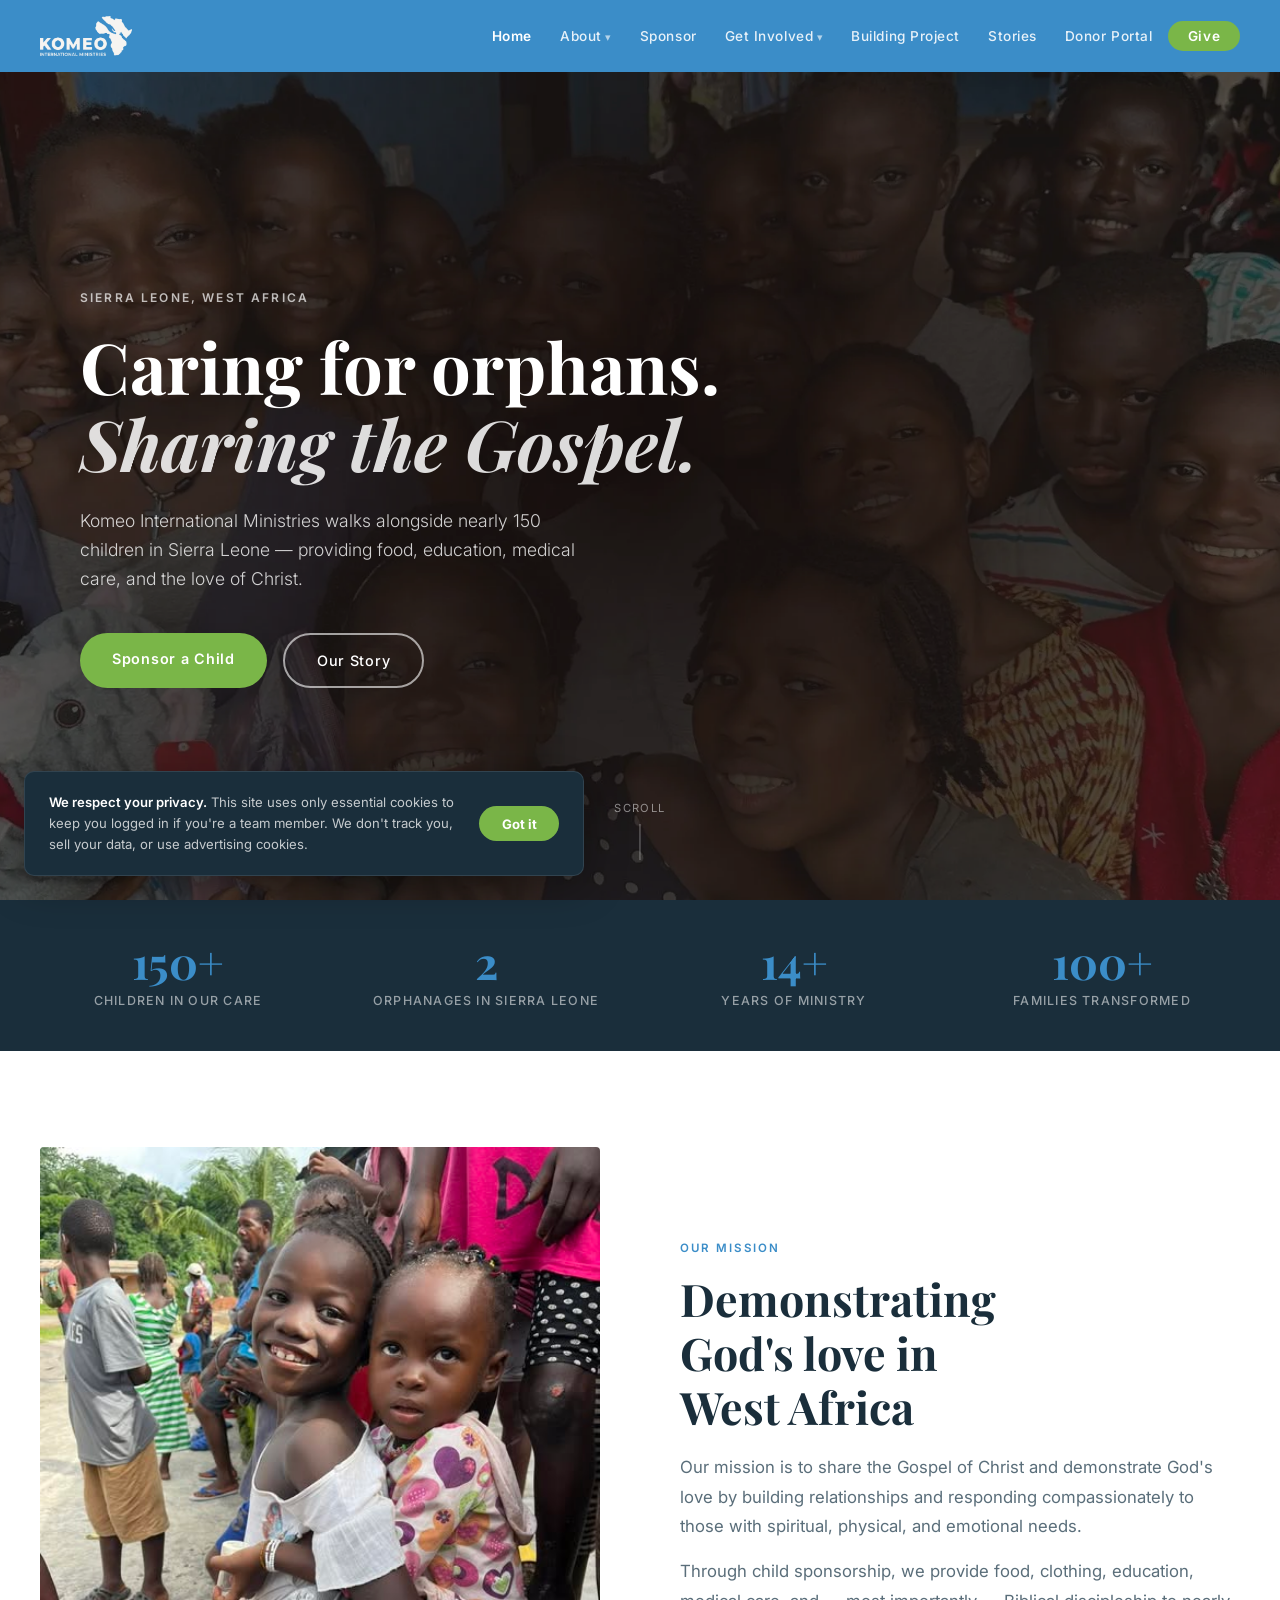
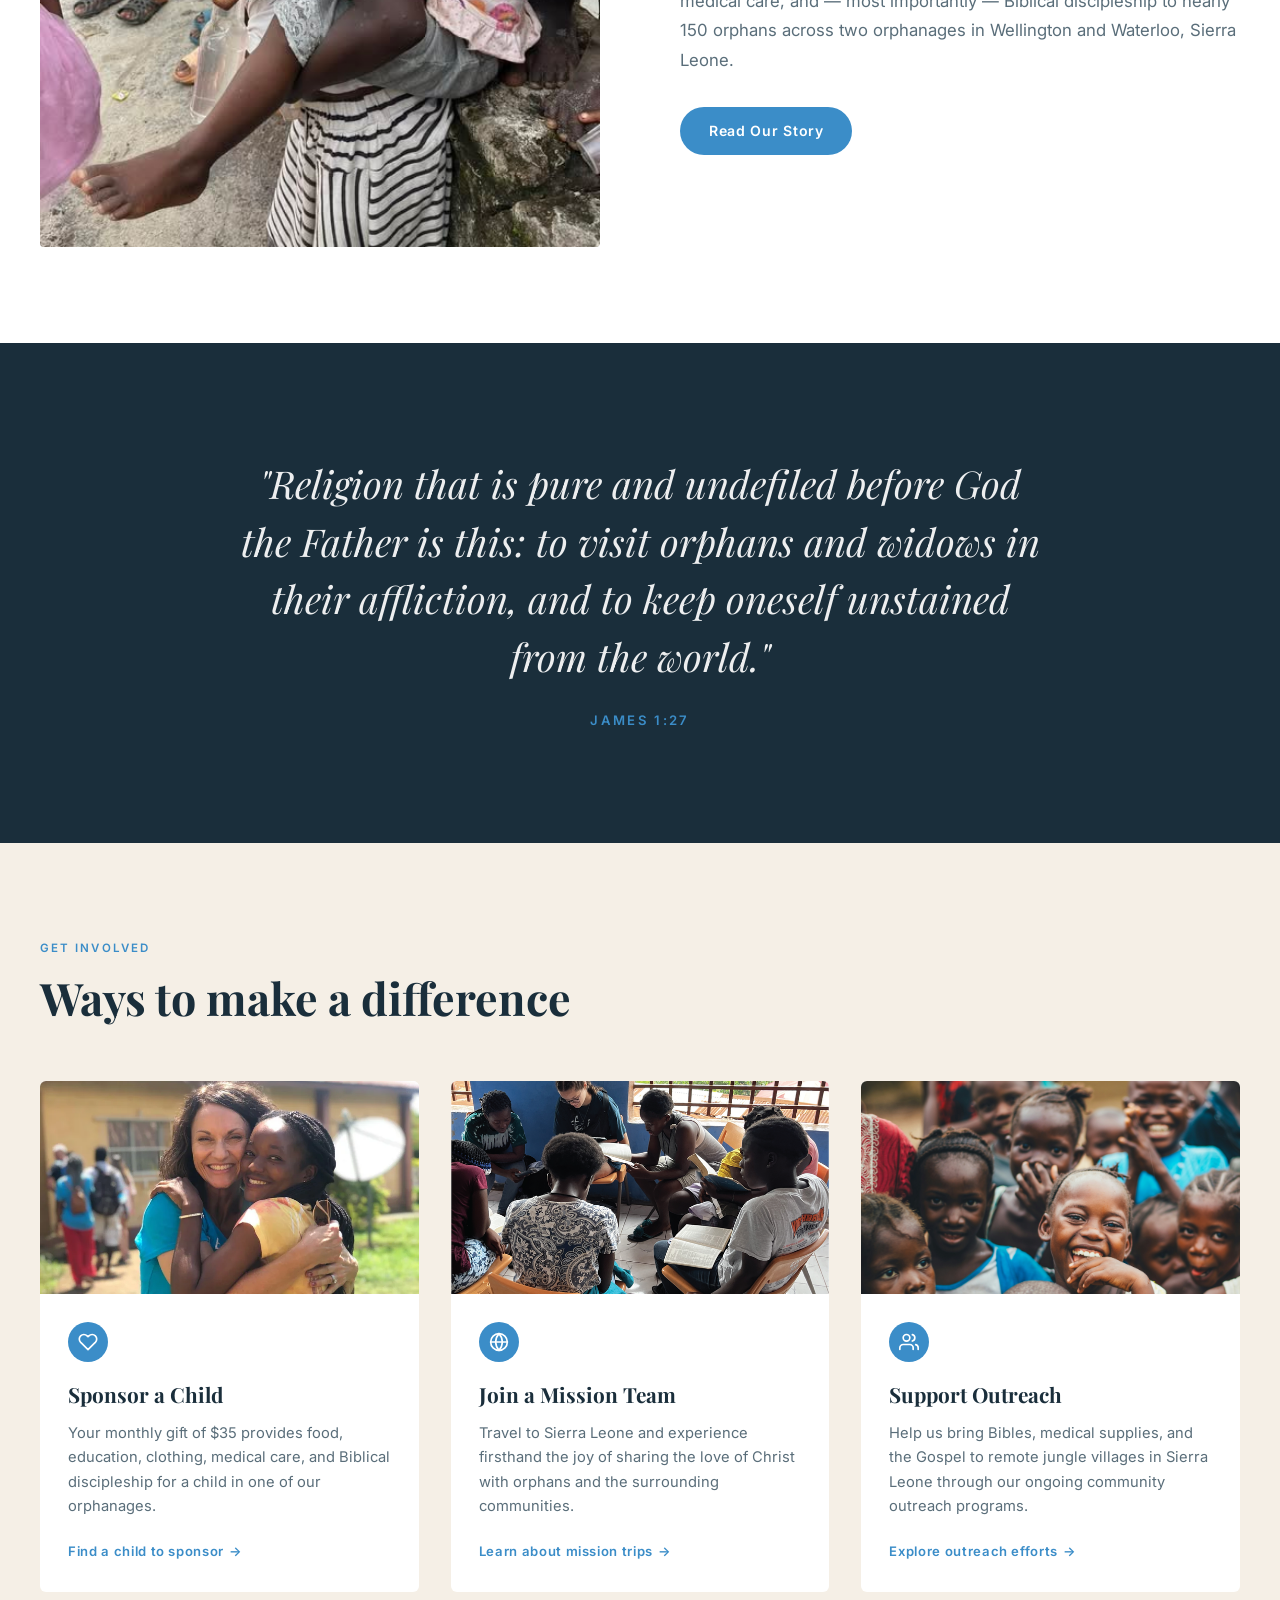
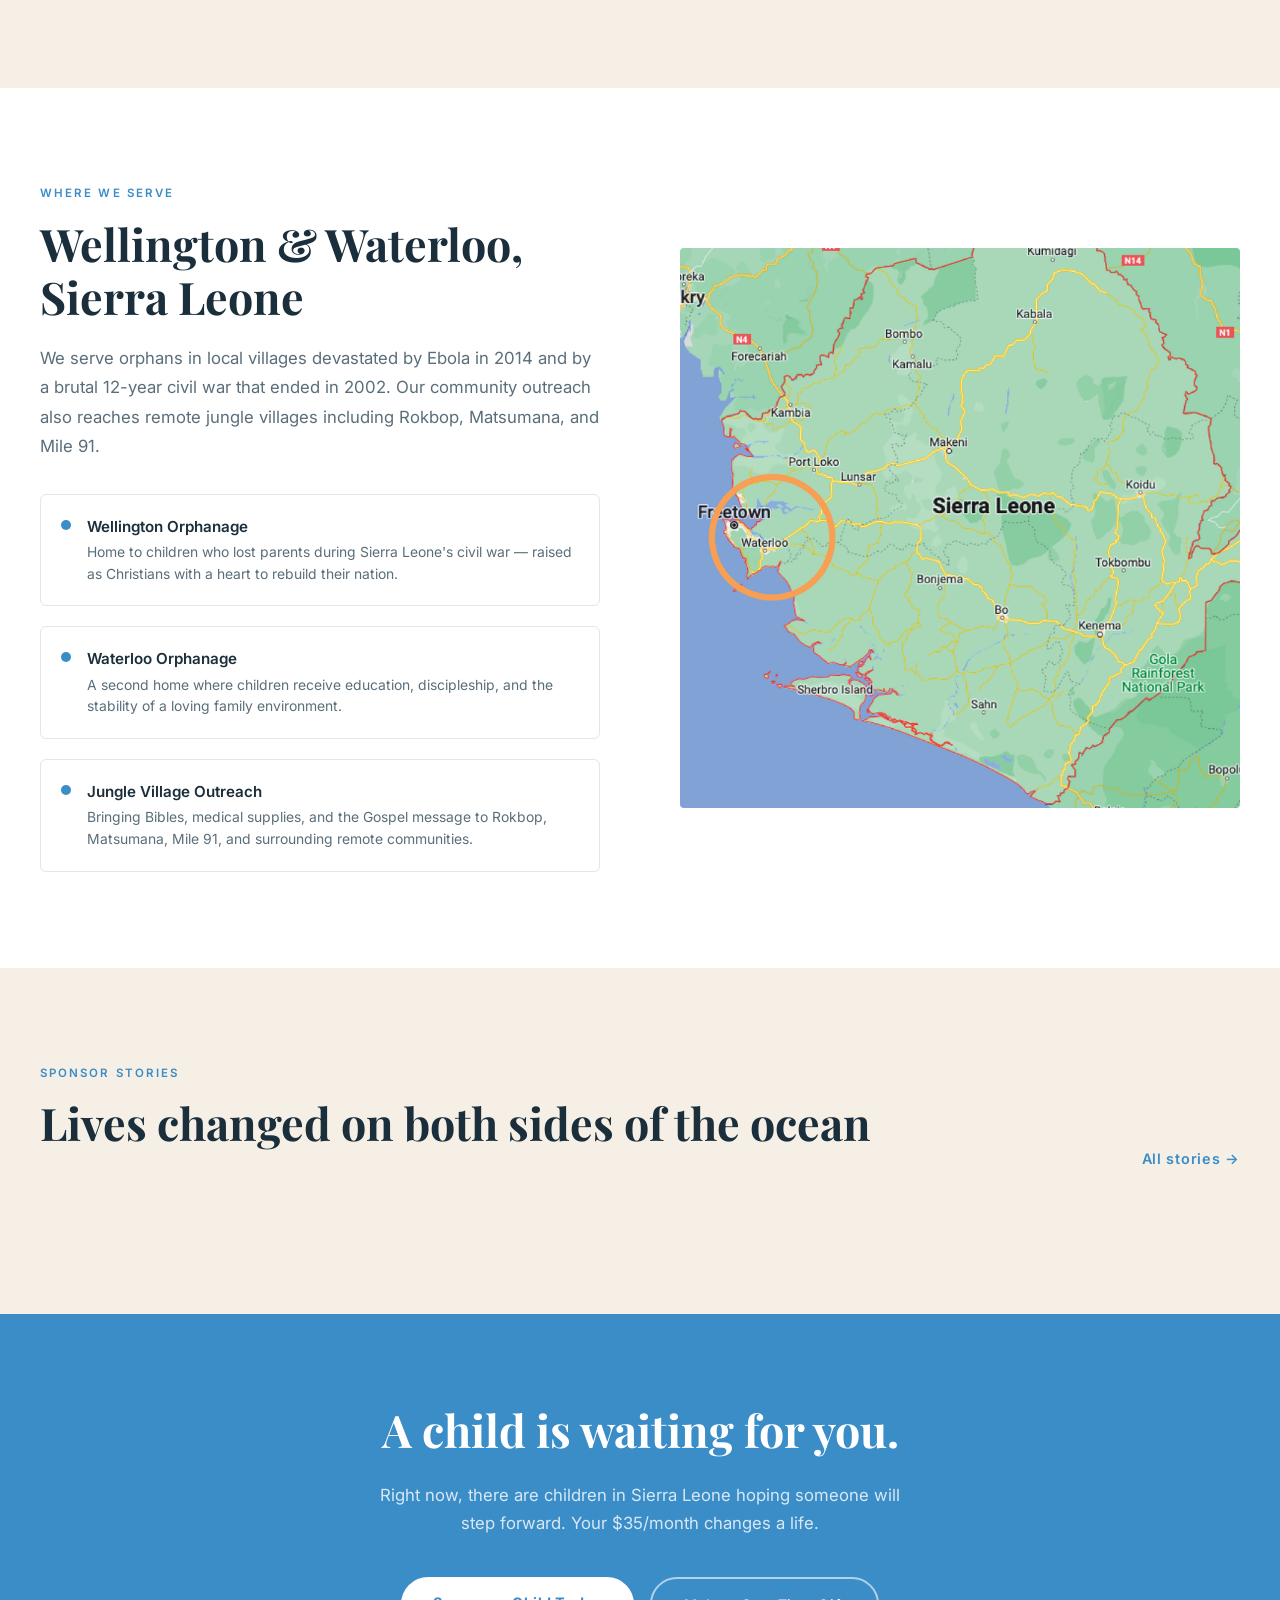
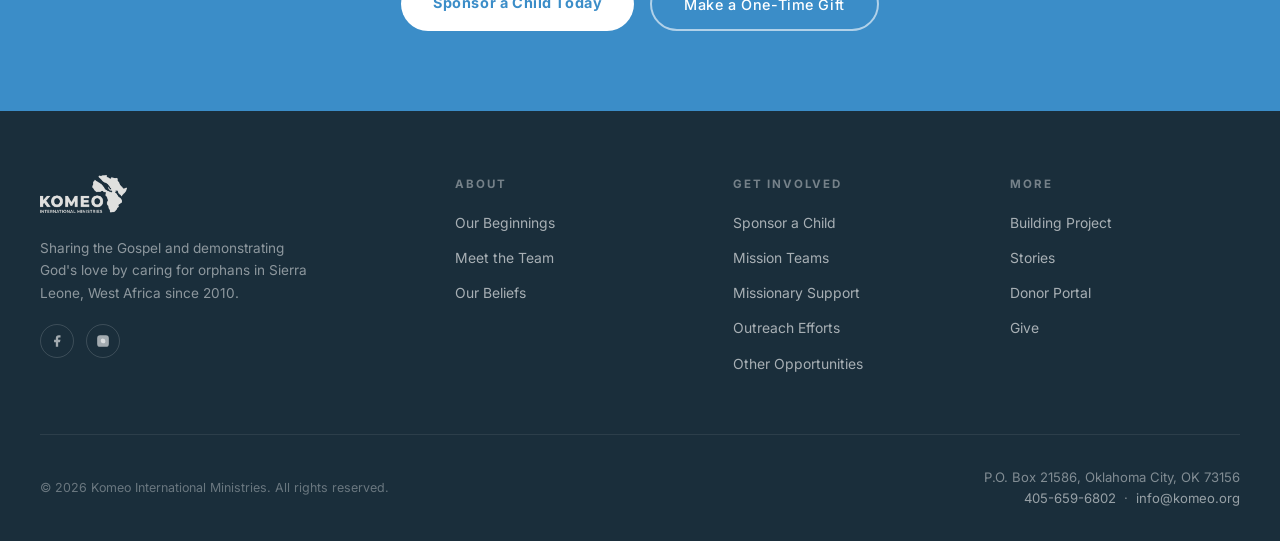
==== commit ccaa1131: "Update index.html" ====
--- a/index.html
+++ b/index.html
@@ -3,14 +3,21 @@
 <head>
   <meta charset="UTF-8" />
   <meta name="viewport" content="width=device-width, initial-scale=1.0" />
-  <title>Komeo International Ministries</title>
-  <meta property="og:image" content="https://komeo.org/images/banner+photo+8.19.23+cropped+2.webp" />
+  <title>Komeo International Ministries | Caring for Orphans in Sierra Leone</title>
+  <meta name="description" content="Komeo International Ministries shares the Gospel and cares for nearly 150 orphans in Sierra Leone, West Africa through child sponsorship, mission teams, and community outreach." />
+  <link rel="canonical" href="https://komeo.org/" />
+  <meta property="og:type" content="website" />
+  <meta property="og:url" content="https://komeo.org/" />
+  <meta property="og:site_name" content="Komeo International Ministries" />
+  <meta property="og:title" content="Komeo International Ministries | Caring for Orphans in Sierra Leone" />
+  <meta property="og:description" content="Sponsor a child, join a mission team, or give to support orphans in Sierra Leone. Every gift goes directly to children." />
+  <meta property="og:image" content="https://komeo.org/images/home-hero.webp" />
   <meta property="og:image:width" content="1200" />
   <meta property="og:image:height" content="630" />
-  <meta property="og:site_name" content="Komeo International Ministries" />
-  <meta property="og:type" content="website" />
   <meta name="twitter:card" content="summary_large_image" />
-  <meta name="twitter:image" content="https://komeo.org/images/banner+photo+8.19.23+cropped+2.webp" />
+  <meta name="twitter:title" content="Komeo International Ministries | Caring for Orphans in Sierra Leone" />
+  <meta name="twitter:description" content="Sponsor a child, join a mission team, or give to support orphans in Sierra Leone. Every gift goes directly to children." />
+  <meta name="twitter:image" content="https://komeo.org/images/home-hero.webp" />
   <meta name="description" content="Sharing the Gospel and caring for orphans in Sierra Leone, West Africa through child sponsorship, mission teams, and community outreach." />
 
   <!-- Fonts -->
@@ -184,21 +191,23 @@
       min-height: 640px;
       display: flex;
       align-items: center;
+      justify-content: flex-start;
       overflow: hidden;
     }
 
     .hero-bg {
       position: absolute;
       inset: 0;
-      background-image: url('images/banner+photo+8.19.23+cropped+2.webp');
+      background-image: url('/images/home-hero.webp');
       background-size: cover;
-      background-position: center top;
+      background-position: center center;
       filter: brightness(0.55);
     }
 
     .hero-content {
       position: relative;
       z-index: 2;
+      width: 100%;
       max-width: 1200px;
       margin: 0 auto;
       padding: 0 2.5rem;
@@ -1062,6 +1071,7 @@
         aspect-ratio: 16/9 !important;
         order: -1;
       }
+      .mission-img img { object-position: top !important; }
       .mission-img-accent { display: none; }
 
       /* Help/Get Involved cards - stack to 1 column */
@@ -1093,6 +1103,47 @@
       }
     }
   </style>
+  <script type="application/ld+json">
+  {
+    "@context": "https://schema.org",
+    "@type": "NGO",
+    "name": "Komeo International Ministries",
+    "alternateName": "Komeo",
+    "url": "https://komeo.org",
+    "logo": "https://komeo.org/images/Komeo_Logo_White.webp",
+    "description": "Komeo International Ministries shares the Gospel and cares for nearly 150 orphans in Sierra Leone, West Africa through child sponsorship, mission teams, and community outreach.",
+    "foundingDate": "2010",
+    "address": {
+      "@type": "PostalAddress",
+      "addressLocality": "Oklahoma City",
+      "addressRegion": "OK",
+      "postalCode": "73156",
+      "addressCountry": "US",
+      "postOfficeBoxNumber": "21586"
+    },
+    "contactPoint": {
+      "@type": "ContactPoint",
+      "telephone": "+1-405-659-6802",
+      "email": "info@komeo.org",
+      "contactType": "General Inquiry"
+    },
+    "sameAs": [
+      "https://www.facebook.com/KomeoInternational",
+      "https://www.instagram.com/komeoministries/"
+    ],
+    "areaServed": {
+      "@type": "Country",
+      "name": "Sierra Leone"
+    },
+    "knowsAbout": [
+      "Child sponsorship",
+      "Orphan care",
+      "Christian missions",
+      "Sierra Leone"
+    ],
+    "nonprofitStatus": "Nonprofit501c3"
+  }
+  </script>
 </head>
 <body>
 
@@ -1347,9 +1398,12 @@
 
   <script>
     (function() {
-      const WEEK = 7 * 24 * 60 * 60 * 1000;
+      const MONTH = 30 * 24 * 60 * 60 * 1000;
       const last = localStorage.getItem('komeo_cookie_ok');
-      if (!last || (Date.now() - parseInt(last)) > WEEK) {
+      const lastNum = parseInt(last);
+      // Show if never dismissed, or if timestamp is old, but NOT if stored as '1' (old format)
+      const shouldShow = !last || (last !== '1' && !isNaN(lastNum) && (Date.now() - lastNum) > MONTH);
+      if (shouldShow) {
         document.getElementById('cookieNotice').style.display = 'flex';
       }
     })();
